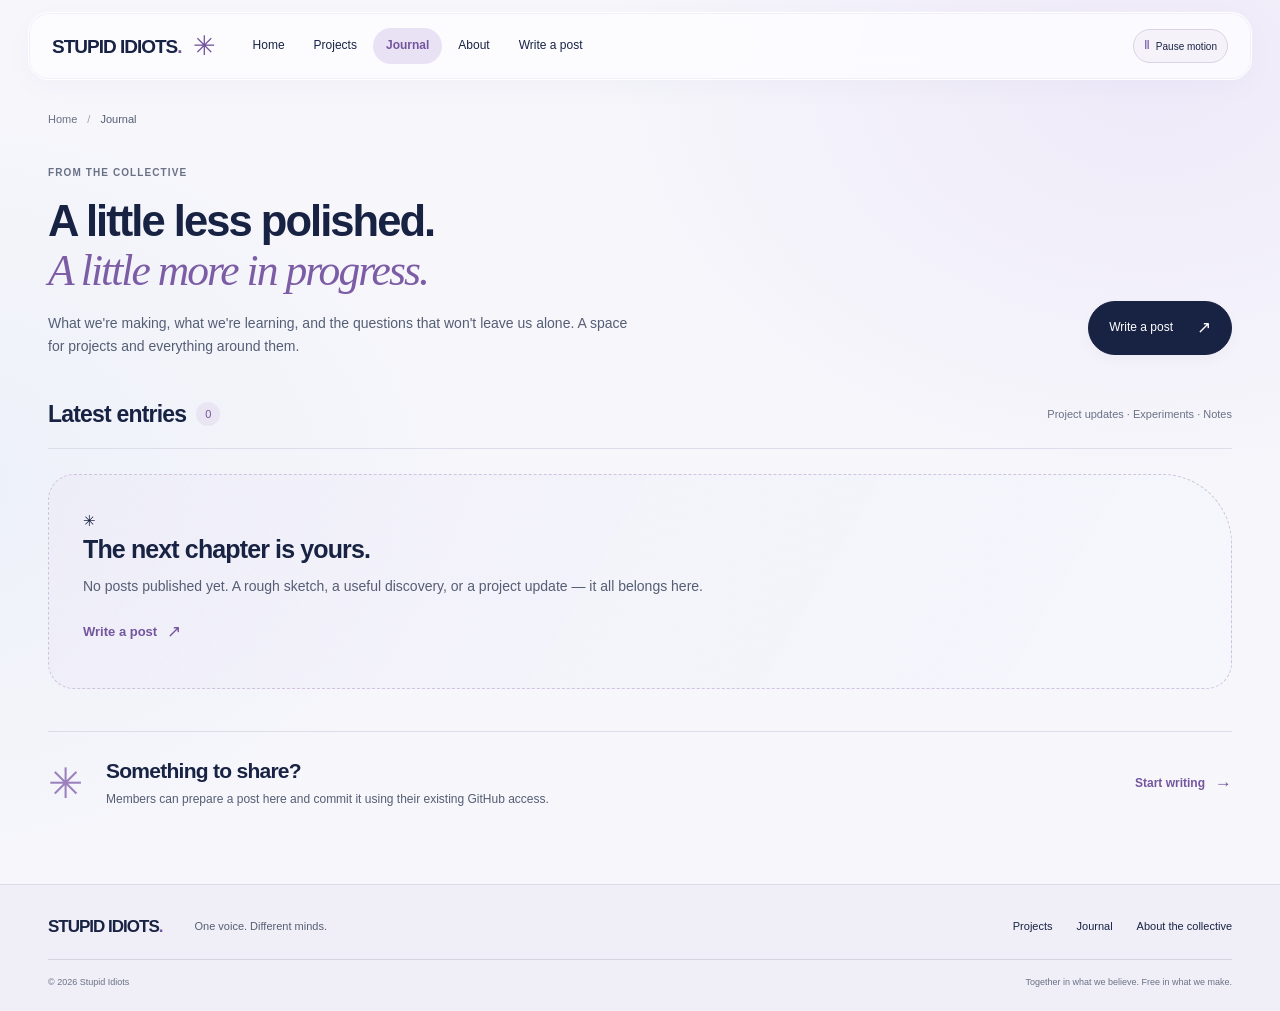
==== journal/index.html @ c386d625 "Design Overhaul" ====
<!doctype html>
<html lang="en">
<head>
  <meta charset="utf-8">
  <meta name="viewport" content="width=device-width, initial-scale=1">
  <meta name="theme-color" content="#f7f8fc">
  <title>Journal — Stupid Idiots</title>
  <meta name="description" content="Project updates, experiments, and notes from the Stupid Idiots collective.">
  <meta property="og:title" content="Journal — Stupid Idiots">
  <meta property="og:description" content="Project updates, experiments, and notes from the Stupid Idiots collective.">
  <meta property="og:type" content="website">
  <meta name="twitter:card" content="summary">
  <link rel="icon" href="../assets/favicon.svg" type="image/svg+xml">
  <link rel="stylesheet" href="../css/site.css">
  <script src="../js/site.js" defer></script>
  <link rel="stylesheet" href="../css/journal.css">
  <script src="../js/motion.js" defer></script>
</head>
<body id="top">
<a class="skip-link" href="#main">Skip to content</a>
<header class="site-header"><div class="container header-inner">
  <a class="brand" href="../index.html" aria-label="Stupid Idiots home">STUPID IDIOTS<span>.</span><span class="brand-mark" aria-hidden="true">✳</span></a>
  <button class="menu-toggle" type="button" aria-expanded="false" aria-controls="site-navigation">Menu <span aria-hidden="true">+</span></button>
  <nav id="site-navigation" class="site-navigation" aria-label="Main navigation"><a href="../index.html">Home</a><a href="../projects/index.html">Projects</a><a href="../journal/index.html" aria-current="page">Journal</a><a href="../about.html">About</a><a href="../journal/write.html">Write a post</a></nav>
  <button class="motion-toggle" type="button" aria-pressed="false" hidden>Pause motion</button>
</div></header>
<main id="main" class="container page-main journal-main" tabindex="-1">
  <nav class="breadcrumb" aria-label="Breadcrumb"><a href="../index.html">Home</a><span aria-hidden="true">/</span><span aria-current="page">Journal</span></nav>
  <section class="journal-intro" aria-labelledby="journal-title"><div><span class="eyebrow">From the collective</span><h1 id="journal-title">A little less polished.<br><em>A little more in progress.</em></h1><p>What we're making, what we're learning, and the questions that won't leave us alone. A space for projects and everything around them.</p></div><a class="button" href="write.html">Write a post <span aria-hidden="true">↗</span></a></section>
  <div class="journal-toolbar"><h2>Latest entries <span class="count">0</span></h2><span>Project updates · Experiments · Notes</span></div>
  <div class="journal-grid"><div class="journal-empty"><span class="journal-empty-mark" aria-hidden="true">✳</span><h2>The next chapter is yours.</h2><p>No posts published yet. A rough sketch, a useful discovery, or a project update — it all belongs here.</p><a class="inline-link" href="write.html">Write a post <span aria-hidden="true">↗</span></a></div></div>
  <aside class="contribute-strip"><span aria-hidden="true">✳</span><div><h2>Something to share?</h2><p>Members can prepare a post here and commit it using their existing GitHub access.</p></div><a class="inline-link" href="write.html">Start writing <span aria-hidden="true">→</span></a></aside>
</main>
<footer class="site-footer" id="contact"><div class="container footer-main"><a class="brand" href="../index.html">STUPID IDIOTS<span>.</span></a><p>One voice. Different minds.</p><nav aria-label="Footer navigation"><a href="../projects/index.html">Projects</a><a href="../journal/index.html">Journal</a><a href="../about.html">About the collective</a></nav></div><div class="container footer-bottom"><span>© 2026 Stupid Idiots</span><span>Together in what we believe. Free in what we make.</span></div></footer>
</body>
</html>
---- css/site.css ----
:root {
  --ink: #182344;
  --body: #555e74;
  --muted: #697186;
  --purple: #74569f;
  --paper: #f6f6fb;
  --line: #dddde9;
  --lavender: #eee9f6;
  --radius: 24px;
  --ease: cubic-bezier(.22,1,.36,1);
  --shadow: 0 12px 40px #29335e09;
}
* { box-sizing: border-box; }
html { scroll-padding-top: 106px; }
body { margin: 0; background: var(--paper); color: var(--ink); font: 15px/1.65 Arial, Helvetica, sans-serif; -webkit-font-smoothing: antialiased; }
a { color: inherit; text-decoration: none; }
button { font: inherit; color: inherit; }
button, a { -webkit-tap-highlight-color: transparent; touch-action: manipulation; }
img { display: block; max-width: 100%; }
h1, h2, h3, p, figure, dl, dd { margin: 0; }
h1, h2, h3 { line-height: 1.2; letter-spacing: -.035em; font-weight: 650; }
p { color: var(--body); }
:focus-visible { outline: 3px solid #8867b2; outline-offset: 5px; }
main:focus { outline: none; }
::selection { background: #d7c9ed; }
.container { width: calc(100% - 96px); max-width: 1180px; margin-inline: auto; }
.skip-link { position: fixed; top: 10px; left: 16px; z-index: 30; background: var(--ink); color: white; padding: 10px 18px; transform: translateY(-150%); }
.skip-link:focus { transform: none; }
.eyebrow { font-size: 10px; letter-spacing: .095em; text-transform: uppercase; font-weight: 600; color: var(--muted); line-height: 1.6; }
.button { display: inline-flex; align-items: center; gap: 28px; justify-content: space-between; border: 1px solid var(--ink); border-radius: 6px; padding: 10px 17px; min-height: 44px; background: var(--ink); color: white; font-size: 12px; transition: background .18s, border-color .18s; }
.button:hover { background: #354364; border-color: #354364; }
.button span { font-size: 17px; }
.button-subtle { background: #eeebf6; color: var(--ink); border-color: #d9d1e7; }
.button-subtle:hover { background: #e0d7ef; border-color: #c6b8db; }
.inline-link { display: inline-flex; align-items: center; gap: 14px; font-size: 12px; min-height: 40px; color: var(--purple); font-weight: 600; }
.inline-link:hover { text-decoration: underline; text-underline-offset: 4px; }
.inline-link span { font-weight: 400; font-size: 17px; }
.status-dot { width: 5px; height: 5px; border-radius: 50%; background: #8b6aad; display: inline-block; flex: none; }
.status-note { display: inline-flex; align-items: center; gap: 8px; color: var(--body); font-size: 11px; line-height: 1.5; }
.site-header { background: #f7f8fcf5; border-bottom: 1px solid var(--line); position: sticky; z-index: 10; top: 0; backdrop-filter: blur(12px); }
.header-inner { display: flex; align-items: center; gap: 42px; min-height: 76px; }
.brand { display: inline-flex; align-items: center; font-size: 20px; font-weight: 800; letter-spacing: -1px; white-space: nowrap; line-height: 1; }
.brand > span { color: var(--purple); }
.brand .brand-mark { margin-left: 14px; font-size: 28px; font-weight: 400; }
.site-navigation { display: flex; align-items: center; gap: 8px; }
.site-navigation a { font-size: 13px; padding: 7px 14px; border-radius: 6px; min-height: 36px; display: flex; align-items: center; }
.site-navigation a:hover { background: #eeedf5; }
.site-navigation a[aria-current] { color: var(--purple); background: #ede8f5; font-weight: 600; }
.header-note { margin-left: auto; color: var(--muted); font-size: 10px; }
.menu-toggle { display: none; }
.home-intro { display: grid; grid-template-columns: 1.2fr 1fr; align-items: center; gap: 9%; padding: 48px 0 43px; }
.intro-copy h1 { font-size: clamp(42px,4.4vw,60px); line-height: 1.02; letter-spacing: -.055em; margin-top: 14px; }
.intro-copy h1 span { color: #8f70b6; }
.intro-description { font-size: 15px; line-height: 1.65; max-width: 490px; margin-top: 20px; }
.intro-copy .button { margin-top: 23px; }
.intro-visual { position: relative; width: 100%; max-width: 440px; justify-self: end; height: 300px; border-radius: 50%; background: radial-gradient(ellipse,#e1d9f2,transparent 70%); }
.intro-visual img { height: 100%; width: 100%; object-fit: contain; }
.intro-visual > span { position: absolute; right: 0; bottom: 11px; color: var(--muted); font-size: 10px; }
.home-projects { padding: 26px 0 0; border-top: 1px solid var(--line); }
.section-heading { display: flex; align-items: center; justify-content: space-between; gap: 24px; margin-bottom: 22px; }
.section-heading h2 { font-size: 25px; display: flex; align-items: center; gap: 11px; }
.section-heading p { font-size: 12px; margin-top: 6px; }
.count { display: inline-flex; align-items: center; justify-content: center; background: #e9e5f2; color: var(--purple); min-width: 24px; height: 24px; font-size: 11px; border-radius: 50%; font-weight: 500; letter-spacing: 0; }
.project-grid { display: grid; grid-template-columns: repeat(3,minmax(0,1fr)); gap: 22px; }
.project-card { border: 1px solid var(--line); background: white; border-radius: var(--radius); overflow: hidden; transition: border-color .2s, box-shadow .2s; }
.project-card:hover { border-color: #b7a5d0; box-shadow: 0 5px 22px #1c29470a; }
.project-card-link { display: flex; flex-direction: column; height: 100%; }
.project-card-link:focus-visible { outline-offset: -4px; }
.card-image { position: relative; aspect-ratio: 1.6; overflow: hidden; background: #e8e5f3; }
.card-image img { width: 100%; height: 100%; object-fit: cover; transition: transform .3s; }
.project-card:hover .card-image img { transform: scale(1.03); }
.image-category { position: absolute; left: 14px; top: 14px; background: #ffffffdb; border: 1px solid #ffffffdd; border-radius: 5px; padding: 3px 9px; font-size: 10px; color: #4c4863; }
.card-content { display: flex; flex-direction: column; padding: 20px; flex: 1; }
.card-status { display: flex; align-items: center; gap: 6px; font-size: 11px; color: var(--muted); margin-bottom: 10px; }
.card-content h3 { font-size: 22px; display: flex; justify-content: space-between; gap: 10px; align-items: start; }
.card-content h3 > span { font-size: 17px; color: #8c77ae; font-weight: 400; flex: none; }
.card-content p { font-size: 14px; line-height: 1.7; margin-top: 11px; margin-bottom: 22px; }
.card-link-label { display: flex; justify-content: space-between; border-top: 1px solid #ececf3; padding-top: 13px; margin-top: auto; color: var(--purple); font-size: 12px; }
.card-link-label > span { font-size: 16px; }
.home-bottom { display: grid; grid-template-columns: 1.55fr 1fr; gap: 28px; margin-top: 36px; padding: 28px 0 0; border-top: 1px solid var(--line); }
.about-preview { display: flex; gap: 22px; padding: 7px 20px 10px 0; }
.little-star { color: #9274b7; font-size: 36px; line-height: 1; flex: none; }
.home-bottom h2 { font-size: 21px; }
.about-preview p { font-size: 13px; max-width: 485px; margin: 11px 0 7px; }
.notes-preview { border-left: 1px solid var(--line); padding: 7px 0 10px 28px; }
.notes-preview h2 { font-size: 18px; margin-top: 7px; }
.notes-preview > p:not(.eyebrow) { font-size: 12px; margin: 9px 0 14px; }
.notes-preview .status-note { font-size: 10px; }
.legacy-links { display: flex; gap: 20px; font-size: 11px; color: var(--purple); padding: 8px 0 34px 58px; }
.legacy-links a:hover { text-decoration: underline; }
.site-footer { border-top: 1px solid var(--line); background: #f0f1f7; padding: 29px 0 21px; margin-top: 28px; }
.footer-main { display: flex; align-items: center; gap: 32px; }
.footer-main .brand { font-size: 17px; }
.footer-main > p { font-size: 11px; }
.footer-main nav { display: flex; gap: 24px; margin-left: auto; font-size: 11px; }
.footer-main a:hover { color: var(--purple); }
.footer-bottom { border-top: 1px solid #dcdfe9; margin-top: 24px; padding-top: 15px; display: flex; justify-content: space-between; gap: 20px; color: var(--muted); font-size: 9px; }
.page-main { padding-top: 27px; padding-bottom: 36px; }
.breadcrumb { display: flex; align-items: center; gap: 10px; flex-wrap: wrap; color: var(--muted); font-size: 11px; margin-bottom: 36px; }
.breadcrumb a:hover { color: var(--purple); text-decoration: underline; }
.breadcrumb [aria-current] { color: var(--body); }
.breadcrumb > span[aria-hidden] { color: #a0a5b5; }
.page-intro { display: flex; justify-content: space-between; align-items: end; gap: 24px; padding-bottom: 30px; }
.page-intro h1 { font-size: 45px; letter-spacing: -.045em; }
.page-intro p { font-size: 15px; margin-top: 12px; }
.directory-count { font-size: 11px; color: var(--muted); margin-bottom: 4px; }
.project-directory { border-top: 1px solid var(--line); }
.project-row { display: grid; grid-template-columns: 250px minmax(0,1fr) 170px; gap: 32px; align-items: center; border-bottom: 1px solid var(--line); padding: 26px 0; }
.row-image { overflow: hidden; border-radius: 9px; border: 1px solid var(--line); }
.row-image img { aspect-ratio: 4/3; height: auto; width: 100%; transition: transform .3s; }
.row-image:hover img { transform: scale(1.03); }
.row-copy h2 { font-size: 28px; margin: 10px 0 11px; }
.row-copy h2 a:hover { color: var(--purple); }
.row-copy p { font-size: 14px; max-width: 470px; }
.row-copy .inline-link { margin-top: 9px; }
.type-divider { padding: 0 6px; color: #a7aab7; }
.row-status { align-self: start; padding-top: 8px; display: flex; flex-direction: column; gap: 8px; }
.row-status > span:last-child { font-size: 10px; color: var(--muted); margin-left: 13px; }
.directory-note { font-size: 12px; max-width: 700px; margin-top: 23px; }
.about-layout { display: grid; grid-template-columns: 230px minmax(0,710px); gap: 9%; padding-top: 5px; }
.about-sidebar { align-self: start; position: sticky; top: 110px; }
.about-sidebar nav { display: flex; flex-direction: column; gap: 0; margin-top: 17px; border-left: 1px solid var(--line); }
.about-sidebar nav a { color: var(--body); padding: 9px 17px; font-size: 13px; }
.about-sidebar nav a:hover { color: var(--purple); background: #eeebf5; }
.sidebar-signature { border-top: 1px solid var(--line); padding-top: 24px; margin-top: 32px; }
.sidebar-signature > span { color: #9b81be; font-size: 43px; line-height: 1; }
.sidebar-signature p { font-size: 14px; line-height: 1.5; margin-top: 12px; }
.about-article h1 { font-size: 43px; line-height: 1.12; letter-spacing: -.045em; margin-bottom: 25px; }
.about-article p { font-size: 15px; line-height: 1.85; margin-top: 16px; }
.about-article .article-lead { color: #36415b; font-size: 19px; line-height: 1.65; }
.about-article section + section { border-top: 1px solid var(--line); padding-top: 33px; margin-top: 36px; }
.about-article h2 { font-size: 26px; }
.about-article h3 { font-size: 18px; }
.belief { margin-top: 25px; }
.belief p { margin-top: 8px; }
.about-article .status-note { margin-top: 20px; }
.about-article .button { margin-top: 22px; }
.project-page-heading { display: flex; align-items: start; justify-content: space-between; gap: 30px; margin-bottom: 32px; }
.project-page-heading h1 { font-size: 45px; line-height: 1.12; margin-top: 12px; }
.project-page-heading p { max-width: 680px; font-size: 15px; margin-top: 14px; }
.project-page-heading > .status-note { margin-top: 16px; border: 1px solid #dcd4e8; border-radius: 5px; padding: 6px 10px; background: #efebf6; white-space: nowrap; }
.project-detail-layout { display: grid; grid-template-columns: minmax(0,790px) minmax(220px,1fr); gap: 42px; align-items: start; }
.project-figure img { width: 100%; height: auto; max-height: 460px; object-fit: contain; background: #e7e6f4; border: 1px solid var(--line); border-radius: 10px; }
.project-figure figcaption { font-size: 10px; color: var(--muted); margin-top: 8px; }
.project-description { max-width: 720px; }
.project-description h2 { font-size: 24px; margin-top: 32px; margin-bottom: 15px; }
.project-description > p { font-size: 15px; line-height: 1.85; }
.topic-list { border-top: 1px solid var(--line); }
.topic-list > div { display: grid; grid-template-columns: 145px 1fr; gap: 22px; padding: 17px 0; border-bottom: 1px solid var(--line); }
.topic-list dt { font-size: 13px; font-weight: 600; }
.topic-list dd { font-size: 13px; color: var(--body); }
.project-sidebar { background: white; border: 1px solid var(--line); border-radius: 10px; padding: 24px; }
.project-sidebar h2 { font-size: 17px; }
.project-sidebar dl > div { margin-top: 19px; }
.project-sidebar dt { font-size: 10px; color: var(--muted); margin-bottom: 4px; }
.project-sidebar dd { font-size: 13px; color: #3f4b64; line-height: 1.6; }
.availability-note { margin-top: 24px; border-top: 1px solid var(--line); padding-top: 18px; display: flex; align-items: start; gap: 9px; }
.info-mark { border: 1px solid #a995c0; color: var(--purple); border-radius: 50%; width: 15px; height: 15px; display: inline-flex; align-items: center; justify-content: center; font: 11px Georgia,serif; margin-top: 2px; flex: none; }
.availability-note p { font-size: 11px; line-height: 1.65; }
.project-pagination { display: flex; justify-content: space-between; gap: 30px; border-top: 1px solid var(--line); padding-top: 24px; margin-top: 42px; }
.project-pagination a { display: flex; flex-direction: column; gap: 7px; }
.project-pagination a:last-child { text-align: right; }
.project-pagination strong { font-size: 15px; font-weight: 500; }
.project-pagination strong > span { color: var(--purple); margin-left: 12px; }
.project-pagination a:hover strong { color: var(--purple); }
@media (max-width: 1050px) {
  .header-inner { gap: 26px; }
  .header-note { font-size: 9px; }
  .home-intro { gap: 5%; }
  .intro-visual { height: 280px; }
  .project-grid { gap: 16px; }
  .card-content { padding: 17px; }
  .card-content h3 { font-size: 20px; }
  .project-row { grid-template-columns: 220px minmax(0,1fr); gap: 27px; }
  .row-status { grid-column: 2; padding-top: 0; margin-top: -12px; flex-direction: row; align-items: center; }
  .row-status > span:last-child { margin-left: 0; }
  .row-image { grid-row: 1 / 3; }
  .about-layout { grid-template-columns: 190px minmax(0,1fr); gap: 7%; }
  .project-detail-layout { gap: 28px; }
  .project-sidebar { padding: 20px; }
}
@media (max-width: 800px) {
  .container { width: calc(100% - 48px); }
  .header-note { display: none; }
  .site-navigation { margin-left: auto; }
  .home-intro { padding-top: 36px; gap: 20px; grid-template-columns: 1.3fr 1fr; }
  .intro-copy h1 { font-size: 43px; }
  .intro-description { font-size: 13px; }
  .intro-visual { height: 240px; }
  .intro-visual > span { font-size: 8px; }
  .card-content h3 { font-size: 18px; }
  .card-content { padding: 15px; }
  .card-content p { font-size: 13px; }
  .image-category { left: 10px; top: 10px; font-size: 9px; padding: 2px 7px; }
  .home-bottom { gap: 24px; grid-template-columns: 1.2fr 1fr; }
  .about-preview { gap: 15px; padding-right: 0; }
  .about-preview h2 { font-size: 19px; }
  .notes-preview { padding-left: 24px; }
  .footer-main { gap: 20px; }
  .footer-main > p { display: none; }
  .project-row { grid-template-columns: 190px minmax(0,1fr); gap: 22px; }
  .row-copy h2 { font-size: 25px; }
  .row-copy p { font-size: 13px; }
  .row-copy .eyebrow { font-size: 9px; }
  .about-layout { grid-template-columns: 160px minmax(0,1fr); gap: 6%; }
  .about-article h1 { font-size: 36px; }
  .about-article .article-lead { font-size: 18px; }
  .project-page-heading h1 { font-size: 37px; }
  .project-detail-layout { grid-template-columns: minmax(0,1fr) 220px; gap: 22px; }
  .topic-list > div { grid-template-columns: 1fr; gap: 6px; }
}
@media (max-width: 600px) {
  html { scroll-padding-top: 92px; }
  .container { width: calc(100% - 40px); }
  .header-inner { min-height: 70px; flex-wrap: wrap; gap: 0; }
  .brand { font-size: 19px; }
  .brand .brand-mark { margin-left: 11px; font-size: 26px; }
  .menu-toggle { display: none; align-items: center; gap: 17px; margin-left: auto; padding: 5px 12px; min-height: 40px; background: transparent; border: 1px solid #c8cbd9; border-radius: 5px; font-size: 11px; }
  .js .menu-toggle { display: inline-flex; }
  .menu-toggle span { font-size: 19px; line-height: 1; }
  .menu-toggle[aria-expanded="true"] span { transform: rotate(45deg); }
  .site-navigation { width: 100%; margin: 0; padding: 0 0 13px; gap: 7px; }
  .site-navigation a { min-height: 44px; padding-inline: 18px; }
  .js .site-navigation { display: none; }
  .js .site-navigation.is-open { display: flex; }
  .home-intro { display: block; padding: 31px 0 32px; }
  .intro-copy h1 { font-size: 45px; margin-top: 11px; }
  .intro-copy .eyebrow { font-size: 9px; }
  .intro-description { font-size: 15px; max-width: 100%; margin-top: 18px; }
  .intro-copy .button { margin-top: 20px; }
  .intro-visual { display: none; }
  .home-projects { padding-top: 24px; }
  .section-heading { align-items: start; gap: 14px; margin-bottom: 19px; }
  .section-heading h2 { font-size: 22px; gap: 8px; }
  .section-heading p { font-size: 11px; max-width: 230px; }
  .section-heading > .inline-link { font-size: 11px; white-space: nowrap; gap: 7px; min-height: 28px; }
  .count { width: 21px; min-width: 21px; height: 21px; font-size: 10px; }
  .project-grid { grid-template-columns: 1fr; gap: 22px; }
  .card-image { aspect-ratio: 1.55; }
  .image-category { left: 14px; top: 14px; font-size: 10px; padding: 3px 9px; }
  .card-content { padding: 19px; }
  .card-status { font-size: 11px; }
  .card-content h3 { font-size: 24px; }
  .card-content p { font-size: 13px; margin-bottom: 18px; }
  .card-link-label { font-size: 12px; }
  .home-bottom { grid-template-columns: 1fr; margin-top: 28px; gap: 24px; padding-top: 25px; }
  .home-bottom h2 { font-size: 21px; }
  .little-star { font-size: 30px; }
  .about-preview { gap: 16px; padding-top: 0; }
  .about-preview p { font-size: 13px; }
  .notes-preview { border-left: 0; border-top: 1px solid var(--line); padding: 23px 0 8px; }
  .notes-preview h2 { font-size: 19px; }
  .notes-preview > p:not(.eyebrow) { font-size: 13px; }
  .legacy-links { padding: 5px 0 14px; gap: 18px; font-size: 10px; flex-wrap: wrap; }
  .site-footer { padding-top: 26px; }
  .footer-main { flex-wrap: wrap; gap: 18px; }
  .footer-main nav { width: 100%; margin: 0; font-size: 12px; }
  .footer-main nav a { min-height: 36px; display: inline-flex; align-items: center; }
  .footer-bottom { flex-direction: column; gap: 7px; font-size: 9px; margin-top: 16px; }
  .page-main { padding-top: 22px; padding-bottom: 24px; }
  .breadcrumb { margin-bottom: 26px; font-size: 10px; gap: 8px; }
  .page-intro { display: block; padding-bottom: 23px; }
  .page-intro h1 { font-size: 36px; }
  .page-intro p { font-size: 14px; margin-top: 10px; }
  .directory-count { display: block; font-size: 11px; margin-top: 17px; }
  .project-row { grid-template-columns: 1fr; gap: 18px; padding: 24px 0; }
  .row-image { grid-row: auto; }
  .row-image img { aspect-ratio: 1.6; object-fit: cover; }
  .row-copy h2 { font-size: 27px; }
  .row-copy p { font-size: 14px; }
  .row-copy .eyebrow { font-size: 9px; }
  .row-status { grid-column: auto; margin-top: -10px; flex-wrap: wrap; gap: 10px; }
  .directory-note { font-size: 12px; }
  .about-layout { display: block; }
  .about-sidebar { position: static; margin-bottom: 28px; }
  .about-sidebar > .eyebrow { display: none; }
  .about-sidebar nav { margin-top: 0; flex-direction: row; flex-wrap: wrap; gap: 5px; border: 0; }
  .about-sidebar nav a { font-size: 11px; background: #ece9f3; padding: 7px 10px; border-radius: 5px; min-height: 36px; display: flex; align-items: center; }
  .sidebar-signature { display: none; }
  .about-article h1 { font-size: 35px; margin-bottom: 21px; }
  .about-article .article-lead { font-size: 18px; }
  .about-article p { font-size: 14px; }
  .about-article h2 { font-size: 24px; }
  .about-article section + section { padding-top: 27px; margin-top: 28px; }
  .project-page-heading { display: block; margin-bottom: 23px; }
  .project-page-heading h1 { font-size: 36px; margin-top: 9px; }
  .project-page-heading p { font-size: 14px; }
  .project-page-heading > .status-note { margin-top: 18px; }
  .project-detail-layout { display: flex; flex-direction: column; gap: 24px; }
  .project-detail-main { display: contents; }
  .project-figure { order: 1; width: 100%; }
  .project-sidebar { order: 2; width: 100%; padding: 20px; }
  .project-sidebar dl { display: grid; grid-template-columns: 1fr 1fr; gap: 17px; margin-top: 18px; }
  .project-sidebar dl > div { margin: 0; }
  .project-sidebar dl > div:nth-child(3) { grid-column: 1 / -1; grid-row: 3; }
  .availability-note { margin-top: 18px; padding-top: 14px; }
  .project-description { order: 3; }
  .project-description h2 { margin-top: 23px; font-size: 23px; }
  .project-description h2:first-child { margin-top: 0; }
  .project-description > p { font-size: 14px; }
  .project-pagination { margin-top: 29px; gap: 25px; }
  .project-pagination strong { font-size: 13px; }
  .project-pagination .eyebrow { font-size: 9px; }
  .project-pagination strong > span { margin-left: 5px; }
}
@media (max-width: 360px) {
  .brand { font-size: 17px; }
  .brand .brand-mark { margin-left: 8px; font-size: 23px; }
  .intro-copy h1 { font-size: 40px; }
  .section-heading h2 { font-size: 20px; }
  .section-heading .count { display: none; }
  .section-heading > .inline-link { font-size: 10px; }
  .card-content h3 { font-size: 22px; }
  .about-article h1 { font-size: 31px; }
  .project-page-heading h1 { font-size: 32px; }
}
@media (prefers-reduced-motion: reduce) {
  *, *::before, *::after { animation: none !important; transition: none !important; scroll-behavior: auto !important; }
}

/* Fluid surfaces and quiet motion; content remains readable without scripts. */
body {
  background-color: var(--paper);
  background-image: radial-gradient(ellipse 650px 490px at 90% 7%, #e6dcf779, transparent 85%), radial-gradient(ellipse 750px 500px at -9% 48%, #dee9f56e, transparent 78%);
  overflow-x: clip;
}
button { cursor: pointer; }
[hidden] { display: none !important; }
a, button { transition: color .22s, background .22s, border-color .22s; }
.container { max-width: 1200px; }
.eyebrow { letter-spacing: .11em; }
.site-header { top: 12px; margin: 12px 0 0; background: none; border: 0; backdrop-filter: none; }
.header-inner { min-height: 68px; gap: 25px; width: calc(100% - 56px); max-width: 1240px; padding-inline: 23px; border: 1px solid #ffffffbf; border-radius: 21px; background: #fdfdffd9; box-shadow: 0 8px 30px #26345f07, inset 0 0 0 1px #e2e0ef70; backdrop-filter: blur(20px); }
.brand { font-size: 19px; }
.brand .brand-mark { margin-left: 11px; font-size: 27px; display: inline-block; transform-origin: center 53%; }
.site-navigation { gap: 3px; }
.site-navigation a { border-radius: 20px; padding-inline: 13px; font-size: 12px; }
.site-navigation a:hover { background: #ede9f5; }
.site-navigation a[aria-current] { background: #e9e2f4; }
.header-note { font-size: 9px; }
.motion-toggle { display: inline-flex; align-items: center; justify-content: center; gap: 6px; border: 1px solid #d8d2e5; border-radius: 20px; background: #f5f2fa; font-size: 10px; line-height: 1.3; padding: 8px 10px; min-height: 34px; margin-left: auto; white-space: nowrap; }
.motion-toggle::before { content: "Ⅱ"; font-size: 12px; color: var(--purple); }
.motion-toggle[aria-pressed="true"]::before { content: "▷"; }
.motion-toggle:hover { background: #e8e0f2; border-color: #b9a6d1; }
.motion-toggle ~ .header-note { margin-left: 0; }
.button { border-radius: 99px; padding: 12px 20px; gap: 24px; box-shadow: 0 5px 14px #18234408; transition: transform .3s var(--ease), background .22s, box-shadow .3s; }
.button:hover { transform: translateY(-2px); box-shadow: 0 8px 18px #18234418; }
.button:active { transform: translateY(0); }
.button span, .inline-link span, .card-link-label > span, .card-content h3 > span { transition: transform .35s var(--ease); }
.button:hover span, .inline-link:hover span, .project-card:hover .card-link-label > span { transform: translateX(4px); }
.project-card:hover .card-content h3 > span { transform: translate(2px,-2px); }
.inline-link { gap: 10px; }
.home-intro { padding: 47px 0 42px; grid-template-columns: 1.18fr 1fr; gap: 7%; position: relative; }
.intro-copy { position: relative; z-index: 1; }
.intro-copy h1 { font-size: clamp(43px,4.7vw,65px); line-height: 1.04; letter-spacing: -.055em; }
.intro-copy h1 span { font: italic 1.08em/.98 Georgia, 'Times New Roman', serif; letter-spacing: -.06em; color: #8260ab; display: inline-block; padding-right: .12em; }
.intro-description { max-width: 470px; font-size: 14px; margin-top: 19px; }
.intro-visual { height: 310px; max-width: 440px; border-radius: 44% 56% 66% 34% / 48% 38% 62% 52%; isolation: isolate; background: radial-gradient(ellipse at 50% 52%,#ddd0efad,transparent 68%); transform: translate3d(var(--orbit-x,0px),var(--orbit-y,0px),0); transition: transform 1.5s var(--ease); }
.intro-visual::before { content: ''; position: absolute; z-index: -1; inset: 6% 4%; background: linear-gradient(135deg,#d9c9ed44,#c9dbef40); border-radius: 48% 52% 60% 40% / 35% 48% 52% 65%; transform: rotate(-10deg); }
.intro-visual img { filter: drop-shadow(0 13px 18px #5a45871a); }
.intro-visual > span { bottom: 4px; right: 18px; font-size: 10px; letter-spacing: .025em; transform: rotate(-5deg); }
.home-projects { padding-top: 25px; border-top-color: #d9d5e775; }
.section-heading { margin-bottom: 23px; }
.section-heading h2 { font-size: 26px; letter-spacing: -.04em; }
.section-heading p { font-size: 13px; }
.project-grid { gap: 22px; padding-bottom: 12px; align-items: start; }
.project-card { background: #ffffffa6; border-color: #dfdbe9b8; box-shadow: var(--shadow); transition: border-color .3s, box-shadow .4s var(--ease), transform .4s var(--ease); }
.project-card:nth-child(2) { margin-top: 22px; }
.project-card:nth-child(3) { margin-top: 8px; }
.project-card:hover { transform: translateY(-7px); border-color: #c5b4dc; box-shadow: 0 20px 40px #4b3e7313; }
.project-card-link { padding: 9px; }
.project-card-link:focus-visible { border-radius: var(--radius); outline-offset: -3px; }
.card-image { border-radius: 16px 16px 52px 16px; aspect-ratio: 1.72; }
.project-card:nth-child(2) .card-image { border-radius: 16px 48px 16px 16px; }
.project-card:nth-child(3) .card-image { border-radius: 48px 16px 16px 16px; }
.card-image img { transition: transform .8s var(--ease); }
.project-card:hover .card-image img { transform: scale(1.045) rotate(-1deg); }
.image-category { border-radius: 30px; padding: 3px 10px; background: #ffffffd9; left: 12px; top: 12px; backdrop-filter: blur(8px); }
.card-content { padding: 18px 13px 9px; }
.card-status { font-size: 10px; margin-bottom: 8px; }
.card-content h3 { font-size: 23px; }
.card-content p { font-size: 13px; line-height: 1.7; margin: 10px 0 19px; }
.card-link-label { border-top-color: #e5e0ef; padding: 12px 0 1px; }
.home-bottom { margin-top: 25px; border: 0; padding-top: 13px; gap: 21px; }
.about-preview { padding: 22px 24px 20px; border-radius: 24px 64px 24px 24px; background: #e9e5f16b; border: 1px solid #ddd7e69c; gap: 17px; }
.about-preview .little-star { margin-top: 3px; }
.home-bottom h2 { font-size: 20px; }
.about-preview p { margin-top: 10px; }
.notes-preview { padding: 24px; border: 1px solid #dce4ed; background: #e8eff76e; border-radius: 24px; }
.legacy-links { padding: 16px 0 22px 24px; }
.site-footer { background: #eceaf380; border-top-color: #ddd8e7; margin-top: 36px; padding-top: 32px; }
.footer-bottom { border-top-color: #d9d4e1; }
.page-main { padding-top: 30px; padding-bottom: 35px; }
.page-intro { padding-bottom: 31px; }
.page-intro h1, .project-page-heading h1, .about-article h1 { font-size: clamp(37px,4.1vw,53px); line-height: 1.08; letter-spacing: -.05em; }
.page-intro p { max-width: 640px; line-height: 1.75; }
.breadcrumb { margin-bottom: 31px; }
.project-directory { border-top: 0; }
.project-row { border: 1px solid #dedbe8; border-radius: 25px; background: #ffffff75; margin-bottom: 17px; padding: 18px; grid-template-columns: 250px minmax(0,1fr) 160px; gap: 30px; transition: background .3s, border-color .3s; }
.project-row:hover { background: #ffffffb0; border-color: #cfc0e0; }
.row-image { border: 0; border-radius: 17px 43px 17px 17px; }
.project-row:nth-child(2n) .row-image { border-radius: 43px 17px 17px 17px; }
.row-image img { transition: transform .7s var(--ease); }
.row-image:hover img { transform: scale(1.045); }
.row-copy h2 { font-size: 29px; }
.row-copy p { font-size: 13px; }
.row-status { padding-top: 12px; }
.about-layout { gap: 8%; }
.about-sidebar nav { border: 0; gap: 3px; }
.about-sidebar nav a { border-radius: 22px; padding: 9px 15px; }
.about-sidebar nav a:hover { background: #e8e1f2; }
.sidebar-signature { margin-top: 21px; padding: 23px 17px 0; }
.sidebar-signature > span { display: inline-block; transform: rotate(-10deg); }
.about-article .article-lead { font-size: 20px; }
.belief { border-left: 3px solid #c8b6df; padding-left: 20px; }
.project-figure img { border-radius: 28px 70px 28px 28px; border-color: #dcd6e8; }
.project-sidebar { background: #ffffffa6; border-color: #e1daeb; border-radius: 22px; box-shadow: var(--shadow); }
.project-page-heading > .status-note { border-radius: 25px; padding: 8px 13px; }
.project-pagination a { padding: 10px 0; }
.project-pagination a:hover strong > span { display: inline-block; transform: translateX(3px); }
.motion-enabled .intro-visual img { animation: orbit-drift 9s ease-in-out infinite; }
.motion-enabled .intro-visual::before { animation: aura-shape 15s ease-in-out infinite alternate; }
.motion-enabled .brand-mark { animation: star-turn 28s linear infinite; }
.motion-paused .intro-visual { transform: none; transition: none; }
.motion-paused *, .motion-paused *::before, .motion-paused *::after { animation-play-state: paused !important; }
@keyframes orbit-drift { 0%,100% { transform: translateY(0) rotate(-3deg); } 50% { transform: translateY(-10px) rotate(3deg); } }
@keyframes aura-shape { from { border-radius: 48% 52% 60% 40% / 35% 48% 52% 65%; transform: rotate(-10deg) scale(.96); } to { border-radius: 62% 38% 42% 58% / 51% 35% 65% 49%; transform: rotate(8deg) scale(1.03); } }
@keyframes star-turn { to { transform: rotate(360deg); } }
@media (max-width: 1100px) {
  .header-inner { gap: 16px; padding-inline: 18px; }
  .header-note { display: none; }
  .site-navigation { margin-left: auto; }
  .motion-toggle { margin-left: 0; }
  .project-row { grid-template-columns: 220px minmax(0,1fr); gap: 25px; }
  .project-row .row-status { grid-column: 2; padding-top: 0; margin-top: -12px; flex-direction: row; align-items: center; }
  .row-status > span:last-child { margin-left: 0; }
  .row-image { grid-row: 1 / 3; }
}
@media (max-width: 800px) {
  .header-inner { width: calc(100% - 28px); gap: 12px; padding-inline: 15px; }
  .header-inner .brand { font-size: 17px; }
  .brand .brand-mark { margin-left: 8px; font-size: 24px; }
  .site-navigation a { font-size: 11px; padding-inline: 11px; }
  .motion-toggle { font-size: 0; gap: 0; width: 32px; min-width: 32px; padding: 0; }
  .motion-toggle::before { font-size: 15px; }
  .home-intro { padding-top: 39px; gap: 22px; }
  .intro-copy h1 { font-size: 44px; }
  .intro-description { font-size: 13px; }
  .intro-visual { height: 260px; }
  .project-grid { gap: 14px; }
  .project-card-link { padding: 7px; }
  .card-content { padding: 15px 9px 9px; }
  .card-content h3 { font-size: 19px; }
  .card-content p { font-size: 12px; }
  .card-image { border-bottom-right-radius: 35px; }
  .home-bottom { gap: 15px; }
  .about-preview { padding: 20px; gap: 12px; border-top-right-radius: 40px; }
  .home-bottom h2 { font-size: 18px; }
  .notes-preview { padding: 20px; }
  .project-row { grid-template-columns: 185px minmax(0,1fr); gap: 23px; }
}
@media (max-width: 680px) and (min-width: 601px) {
  .header-inner { gap: 7px; padding-inline: 12px; }
  .header-inner .brand { font-size: 15px; }
  .brand .brand-mark { margin-left: 6px; font-size: 21px; }
  .site-navigation { gap: 0; }
  .site-navigation a { font-size: 10px; padding-inline: 9px; }
}
@media (max-width: 600px) {
  html { scroll-padding-top: 95px; }
  .container { width: calc(100% - 36px); }
  .site-header { top: 8px; margin-top: 8px; }
  .header-inner { width: calc(100% - 20px); min-height: 62px; gap: 10px; padding-inline: 13px; border-radius: 18px; }
  .header-inner .brand { font-size: 17px; order: 0; }
  .brand .brand-mark { font-size: 23px; }
  .menu-toggle { order: 2; border: 0; border-radius: 20px; background: #eae4f4; margin-left: 0; padding: 5px 10px; min-height: 35px; gap: 8px; }
  .motion-toggle { margin-left: auto; order: 1; border-color: #e0d9eb; width: 30px; min-width: 30px; min-height: 30px; }
  .site-navigation { order: 3; gap: 4px; padding-bottom: 13px; flex-wrap: wrap; }
  .site-navigation a { font-size: 12px; min-height: 40px; padding-inline: 16px; }
  .header-note { display: none; }
  .home-intro { padding: 31px 0 30px; }
  .intro-copy h1 { font-size: clamp(39px,10.5vw,51px); margin-top: 13px; max-width: 440px; }
  .intro-description { font-size: 14px; margin-top: 18px; }
  .intro-copy .button { margin-top: 21px; }
  .intro-visual { display: none; }
  .section-heading { margin-bottom: 18px; }
  .section-heading h2 { font-size: 22px; }
  .section-heading p { font-size: 11px; }
  .project-grid { gap: 19px; padding-bottom: 0; }
  .project-card:nth-child(n) { margin-top: 0; }
  .project-card-link { padding: 8px; }
  .card-image { aspect-ratio: 1.75; border-bottom-right-radius: 48px; }
  .card-content { padding: 16px 12px 11px; }
  .card-content h3 { font-size: 24px; }
  .card-content p { font-size: 13px; margin-bottom: 17px; }
  .image-category { left: 12px; top: 12px; }
  .home-bottom { margin-top: 24px; padding-top: 0; gap: 16px; }
  .home-bottom h2 { font-size: 20px; }
  .about-preview { padding: 23px 19px; border-radius: 24px 45px 24px 24px; }
  .notes-preview { padding: 23px; border: 1px solid #dce4ed; }
  .legacy-links { padding: 17px 3px 10px; }
  .site-footer { margin-top: 25px; }
  .page-main { padding-top: 24px; }
  .page-intro h1, .project-page-heading h1, .about-article h1 { font-size: 37px; }
  .page-intro p { font-size: 14px; }
  .breadcrumb { margin-bottom: 27px; }
  .project-row { grid-template-columns: 1fr; gap: 16px; padding: 10px; border-radius: 23px; margin-bottom: 20px; }
  .row-image { grid-row: auto; border-radius: 16px 40px 16px 16px; }
  .row-image img { aspect-ratio: 1.7; }
  .row-copy { padding: 1px 11px 0; }
  .row-copy h2 { font-size: 27px; }
  .row-copy p { font-size: 14px; }
  .project-row .row-status { grid-column: auto; padding: 0 11px 12px; margin-top: -9px; }
  .about-sidebar nav a { border-radius: 20px; }
  .about-article .article-lead { font-size: 18px; }
  .belief { padding-left: 16px; }
  .project-figure img { border-radius: 23px 50px 23px 23px; }
  .project-sidebar { border-radius: 20px; }
}
@media (hover: none) {
  .project-card:hover, .button:hover { transform: none; }
  .project-card:hover .card-image img { transform: none; }
}
@media (prefers-reduced-motion: reduce) {
  *, *::before, *::after { animation: none !important; transition: none !important; scroll-behavior: auto !important; }
  .intro-visual { transform: none !important; }
}
---- css/journal.css ----
/* The shared journal stays static: posts are rendered from Markdown at build time. */
.journal-main { padding-bottom: 38px; }
.journal-intro { display: flex; justify-content: space-between; align-items: end; gap: 40px; margin-bottom: 42px; }
.journal-intro h1 { font-size: clamp(34px,3.4vw,49px); line-height: 1.12; letter-spacing: -.045em; margin: 13px 0 18px; }
.journal-intro h1 em { color: #7c5ca4; font-family: Georgia,serif; font-weight: 400; }
.journal-intro p { max-width: 580px; font-size: 14px; }
.journal-intro > .button { flex: none; margin-bottom: 4px; }
.journal-toolbar { display: flex; justify-content: space-between; align-items: center; gap: 20px; padding: 0 0 20px; border-bottom: 1px solid var(--line); margin-bottom: 25px; }
.journal-toolbar h2 { display: flex; align-items: center; gap: 10px; font-size: 23px; }
.journal-toolbar > span { font-size: 11px; color: var(--muted); }
.journal-grid, .home-journal { display: grid; grid-template-columns: repeat(3,minmax(0,1fr)); gap: 22px; }
.journal-card { border: 1px solid #ded8e9; border-radius: 22px; background: #ffffffb8; overflow: hidden; transition: transform .3s, box-shadow .3s; min-width: 0; }
.journal-card:hover { transform: translateY(-4px); box-shadow: 0 16px 32px #473c6610; }
.journal-card:nth-child(3n+2) { border-top-right-radius: 48px; }
.journal-card-link { display: flex; flex-direction: column; height: 100%; padding: 25px; }
.journal-card-link:focus-visible { outline-offset: -4px; border-radius: 22px; }
.journal-cover { margin: -25px -25px 22px; width: calc(100% + 50px); max-width: none; height: 190px; object-fit: cover; }
.journal-meta { display: flex; justify-content: space-between; align-items: center; flex-wrap: wrap; gap: 8px; margin-bottom: 19px; font-size: 10px; color: var(--muted); }
.journal-category { border-radius: 20px; padding: 3px 8px; color: #6e508f; background: #eee7f6; }
.journal-title { font-size: 23px; line-height: 1.24; letter-spacing: -.035em; overflow-wrap: anywhere; }
.journal-title h2 { font-size: inherit; }
.journal-summary { font-size: 13px; line-height: 1.7; margin-top: 13px; margin-bottom: 25px; overflow-wrap: anywhere; }
.journal-byline { margin-top: auto; padding-top: 15px; border-top: 1px solid var(--line); color: var(--body); font-size: 11px; overflow-wrap: anywhere; }
.journal-empty { grid-column: 1 / -1; border: 1px dashed #cfc3df; border-radius: 26px 70px 26px 26px; background: linear-gradient(120deg,#ece7f673,#f5f7fc); padding: 34px; }
.journal-empty h2 { font-size: 25px; margin-bottom: 11px; }
.journal-empty p { font-size: 14px; max-width: 620px; }
.journal-empty a { display: inline-flex; align-items: center; min-height: 44px; color: var(--purple); font-size: 13px; font-weight: 600; margin-top: 12px; }
.journal-empty a:hover { text-decoration: underline; }
.contribute-strip { display: flex; align-items: center; gap: 23px; margin-top: 42px; padding: 26px 0 0; border-top: 1px solid var(--line); }
.contribute-strip > span { font-size: 42px; color: #9b80bd; line-height: 1; }
.contribute-strip h2 { font-size: 21px; }
.contribute-strip p { font-size: 12px; margin-top: 7px; }
.contribute-strip > a { margin-left: auto; flex: none; }
.home-journal { margin-top: 23px; }
.home-journal:empty { display: none; }
.home-journal .journal-empty { padding: 17px 23px; background: transparent; border-style: solid; border-color: #ddd7e5; border-radius: 20px; display: flex; align-items: center; gap: 20px; flex-wrap: wrap; }
.home-journal .journal-empty h2 { font-size: 15px; margin: 0; }
.home-journal .journal-empty p { font-size: 11px; flex: 1; margin: 0; }
.home-journal .journal-empty a { font-size: 11px; margin: 0; min-height: 36px; }
.project-journal { margin-top: 30px; display: grid; grid-template-columns: repeat(3,minmax(0,1fr)); gap: 20px; }
.project-journal:empty { display: none; }
.project-journal > h2 { grid-column: 1 / -1; font-size: 24px; }
.project-journal .journal-empty { padding: 22px; }
.project-journal .journal-empty h2 { font-size: 20px; }
.project-journal .journal-empty p { font-size: 12px; }
.journal-article { max-width: 960px; }
.post-heading { max-width: 820px; margin: 0 auto 29px; }
.post-category { display: inline-block; padding: 4px 10px; border: 1px solid #d9cde7; border-radius: 24px; color: #73538f; background: #eee7f5; font-size: 11px; }
.post-heading h1 { font-size: clamp(32px,4vw,52px); line-height: 1.12; letter-spacing: -.045em; margin: 19px 0 18px; overflow-wrap: anywhere; }
.post-summary { font-size: 18px; line-height: 1.65; color: #606781; max-width: 780px; overflow-wrap: anywhere; }
.post-byline { display: flex; align-items: center; gap: 11px; flex-wrap: wrap; font-size: 12px; color: var(--body); margin-top: 24px; }
.author-mark { color: #9e80c1; font-size: 24px; line-height: 1; }
.post-project { margin-left: auto; color: var(--purple); font-size: 11px; }
.post-cover { margin: 30px auto; }
.post-cover img { width: 100%; max-height: 480px; object-fit: cover; border-radius: 26px 65px 26px 26px; }
.post-cover figcaption { font-size: 11px; color: var(--muted); margin-top: 8px; }
.post-content { max-width: 720px; margin: 35px auto; color: var(--body); font-size: 16px; line-height: 1.85; overflow-wrap: anywhere; }
.post-content p { margin: 0 0 21px; }
.post-content h1, .post-content h2, .post-content h3, .post-content h4 { color: var(--ink); margin: 31px 0 15px; font-size: 27px; }
.post-content h3 { font-size: 22px; }
.post-content h4 { font-size: 19px; }
.post-content ul, .post-content ol { padding-left: 24px; margin: 17px 0 22px; }
.post-content li { padding-left: 3px; margin: 7px 0; }
.post-content a { color: var(--purple); text-decoration: underline; text-underline-offset: 3px; }
.post-content blockquote { padding: 14px 23px; margin: 24px 0; background: #ede8f6; border-left: 3px solid #a98acb; border-radius: 0 17px 17px 0; }
.post-content blockquote p:last-child { margin-bottom: 0; }
.post-content code { background: #eae6f0; border-radius: 5px; padding: 2px 5px; font-size: .85em; }
.post-content pre { padding: 20px; background: #222e4b; color: #edeaf6; border-radius: 16px; line-height: 1.6; white-space: pre-wrap; overflow-wrap: anywhere; }
.post-content pre code { background: transparent; padding: 0; color: inherit; }
.post-content img { max-width: 100%; height: auto; border-radius: 17px; margin: 23px auto; }
.post-footer { max-width: 820px; margin: 37px auto 0; border-top: 1px solid var(--line); padding-top: 21px; display: flex; align-items: center; justify-content: space-between; gap: 20px; }
.edit-link { font-size: 12px; color: var(--muted); display: inline-flex; min-height: 40px; align-items: center; gap: 9px; }
.edit-link:hover { color: var(--purple); text-decoration: underline; }
.write-nav { color: var(--purple); }
@media(max-width:800px) {
  .journal-intro { gap: 20px; }
  .journal-intro h1 { font-size: 36px; }
  .journal-card-link { padding: 20px; }
  .journal-cover { margin: -20px -20px 18px; width: calc(100% + 40px); }
  .journal-title { font-size: 21px; }
  .journal-grid, .home-journal, .project-journal { grid-template-columns: repeat(2,minmax(0,1fr)); gap: 16px; }
  .contribute-strip { gap: 17px; }
  .contribute-strip h2 { font-size: 19px; }
}
@media(max-width:600px) {
  .journal-intro { display: block; margin-bottom: 29px; }
  .journal-intro h1 { font-size: 34px; }
  .journal-intro p { font-size: 14px; }
  .journal-intro > .button { margin-top: 21px; }
  .journal-toolbar { align-items: start; gap: 11px; }
  .journal-toolbar h2 { font-size: 21px; }
  .journal-toolbar > span { max-width: 130px; text-align: right; font-size: 9px; }
  .journal-grid, .home-journal, .project-journal { grid-template-columns: 1fr; }
  .journal-card-link { padding: 23px; }
  .journal-cover { margin: -23px -23px 21px; width: calc(100% + 46px); }
  .journal-empty { padding: 26px; border-top-right-radius: 45px; }
  .journal-empty h2 { font-size: 23px; }
  .journal-empty p { font-size: 13px; }
  .home-journal .journal-empty { gap: 8px; }
  .home-journal .journal-empty p { flex: auto; width: 100%; }
  .contribute-strip { display: grid; grid-template-columns: 32px 1fr; gap: 14px; margin-top: 30px; }
  .contribute-strip > span { font-size: 32px; align-self: start; }
  .contribute-strip > a { grid-column: 2; margin-left: 0; justify-self: start; }
  .post-summary { font-size: 16px; }
  .post-byline { font-size: 11px; gap: 8px; }
  .post-project { width: 100%; margin: 5px 0 0 32px; }
  .post-content { font-size: 15px; margin-top: 27px; }
  .post-content h2 { font-size: 25px; }
  .post-cover img { border-radius: 20px 43px 20px 20px; }
  .post-footer { gap: 15px; flex-wrap: wrap; }
}
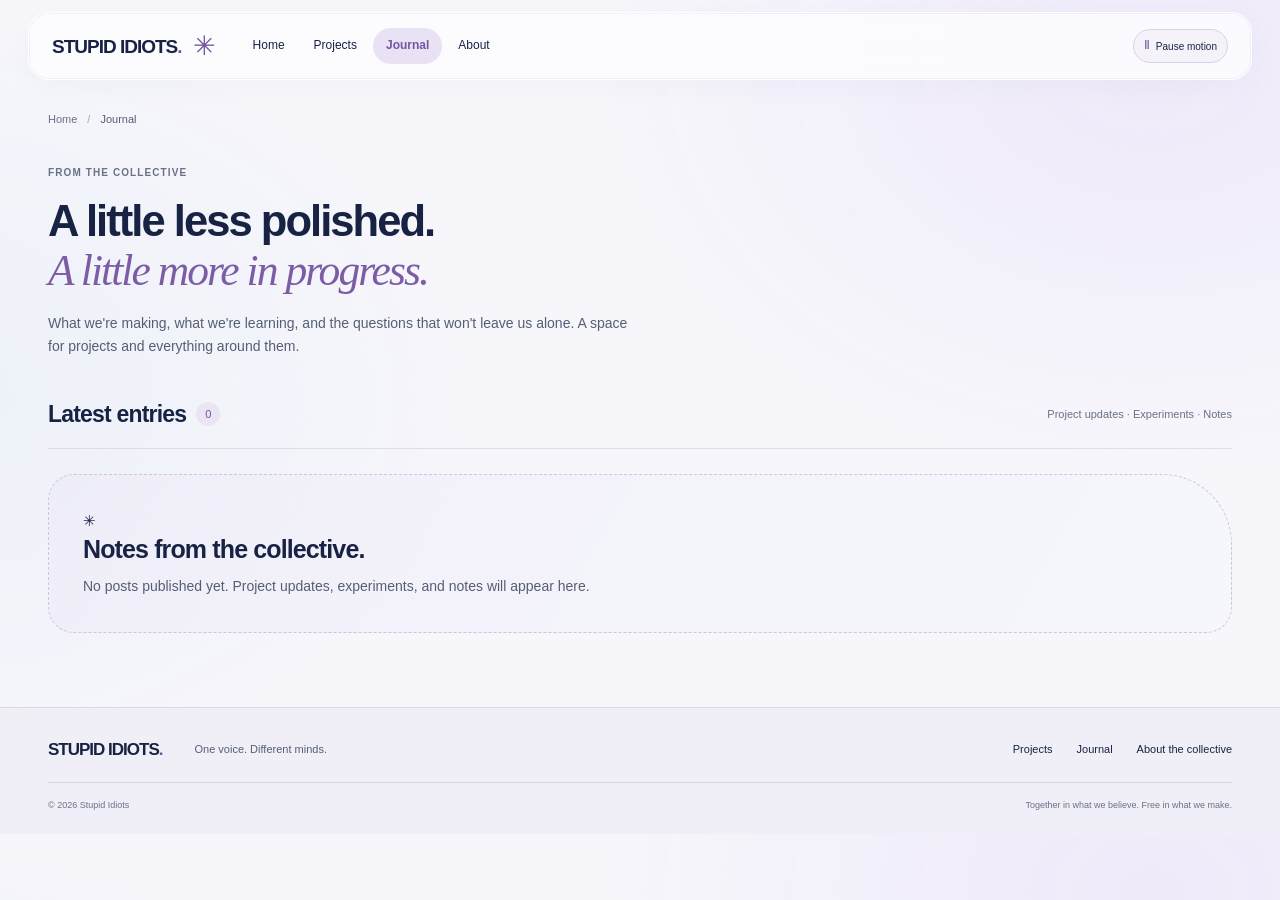
==== commit d4681bcf: "Del post page" ====
--- a/journal/index.html
+++ b/journal/index.html
@@ -21,15 +21,14 @@
 <header class="site-header"><div class="container header-inner">
   <a class="brand" href="../index.html" aria-label="Stupid Idiots home">STUPID IDIOTS<span>.</span><span class="brand-mark" aria-hidden="true">✳</span></a>
   <button class="menu-toggle" type="button" aria-expanded="false" aria-controls="site-navigation">Menu <span aria-hidden="true">+</span></button>
-  <nav id="site-navigation" class="site-navigation" aria-label="Main navigation"><a href="../index.html">Home</a><a href="../projects/index.html">Projects</a><a href="../journal/index.html" aria-current="page">Journal</a><a href="../about.html">About</a><a href="../journal/write.html">Write a post</a></nav>
+  <nav id="site-navigation" class="site-navigation" aria-label="Main navigation"><a href="../index.html">Home</a><a href="../projects/index.html">Projects</a><a href="../journal/index.html" aria-current="page">Journal</a><a href="../about.html">About</a></nav>
   <button class="motion-toggle" type="button" aria-pressed="false" hidden>Pause motion</button>
 </div></header>
 <main id="main" class="container page-main journal-main" tabindex="-1">
   <nav class="breadcrumb" aria-label="Breadcrumb"><a href="../index.html">Home</a><span aria-hidden="true">/</span><span aria-current="page">Journal</span></nav>
-  <section class="journal-intro" aria-labelledby="journal-title"><div><span class="eyebrow">From the collective</span><h1 id="journal-title">A little less polished.<br><em>A little more in progress.</em></h1><p>What we're making, what we're learning, and the questions that won't leave us alone. A space for projects and everything around them.</p></div><a class="button" href="write.html">Write a post <span aria-hidden="true">↗</span></a></section>
+  <section class="journal-intro" aria-labelledby="journal-title"><div><span class="eyebrow">From the collective</span><h1 id="journal-title">A little less polished.<br><em>A little more in progress.</em></h1><p>What we're making, what we're learning, and the questions that won't leave us alone. A space for projects and everything around them.</p></div></section>
   <div class="journal-toolbar"><h2>Latest entries <span class="count">0</span></h2><span>Project updates · Experiments · Notes</span></div>
-  <div class="journal-grid"><div class="journal-empty"><span class="journal-empty-mark" aria-hidden="true">✳</span><h2>The next chapter is yours.</h2><p>No posts published yet. A rough sketch, a useful discovery, or a project update — it all belongs here.</p><a class="inline-link" href="write.html">Write a post <span aria-hidden="true">↗</span></a></div></div>
-  <aside class="contribute-strip"><span aria-hidden="true">✳</span><div><h2>Something to share?</h2><p>Members can prepare a post here and commit it using their existing GitHub access.</p></div><a class="inline-link" href="write.html">Start writing <span aria-hidden="true">→</span></a></aside>
+  <div class="journal-grid"><div class="journal-empty"><span class="journal-empty-mark" aria-hidden="true">✳</span><h2>Notes from the collective.</h2><p>No posts published yet. Project updates, experiments, and notes will appear here.</p></div></div>
 </main>
 <footer class="site-footer" id="contact"><div class="container footer-main"><a class="brand" href="../index.html">STUPID IDIOTS<span>.</span></a><p>One voice. Different minds.</p><nav aria-label="Footer navigation"><a href="../projects/index.html">Projects</a><a href="../journal/index.html">Journal</a><a href="../about.html">About the collective</a></nav></div><div class="container footer-bottom"><span>© 2026 Stupid Idiots</span><span>Together in what we believe. Free in what we make.</span></div></footer>
 </body>
--- a/css/journal.css
+++ b/css/journal.css
@@ -4,7 +4,6 @@
 .journal-intro h1 { font-size: clamp(34px,3.4vw,49px); line-height: 1.12; letter-spacing: -.045em; margin: 13px 0 18px; }
 .journal-intro h1 em { color: #7c5ca4; font-family: Georgia,serif; font-weight: 400; }
 .journal-intro p { max-width: 580px; font-size: 14px; }
-.journal-intro > .button { flex: none; margin-bottom: 4px; }
 .journal-toolbar { display: flex; justify-content: space-between; align-items: center; gap: 20px; padding: 0 0 20px; border-bottom: 1px solid var(--line); margin-bottom: 25px; }
 .journal-toolbar h2 { display: flex; align-items: center; gap: 10px; font-size: 23px; }
 .journal-toolbar > span { font-size: 11px; color: var(--muted); }
@@ -24,19 +23,11 @@
 .journal-empty { grid-column: 1 / -1; border: 1px dashed #cfc3df; border-radius: 26px 70px 26px 26px; background: linear-gradient(120deg,#ece7f673,#f5f7fc); padding: 34px; }
 .journal-empty h2 { font-size: 25px; margin-bottom: 11px; }
 .journal-empty p { font-size: 14px; max-width: 620px; }
-.journal-empty a { display: inline-flex; align-items: center; min-height: 44px; color: var(--purple); font-size: 13px; font-weight: 600; margin-top: 12px; }
-.journal-empty a:hover { text-decoration: underline; }
-.contribute-strip { display: flex; align-items: center; gap: 23px; margin-top: 42px; padding: 26px 0 0; border-top: 1px solid var(--line); }
-.contribute-strip > span { font-size: 42px; color: #9b80bd; line-height: 1; }
-.contribute-strip h2 { font-size: 21px; }
-.contribute-strip p { font-size: 12px; margin-top: 7px; }
-.contribute-strip > a { margin-left: auto; flex: none; }
 .home-journal { margin-top: 23px; }
 .home-journal:empty { display: none; }
 .home-journal .journal-empty { padding: 17px 23px; background: transparent; border-style: solid; border-color: #ddd7e5; border-radius: 20px; display: flex; align-items: center; gap: 20px; flex-wrap: wrap; }
 .home-journal .journal-empty h2 { font-size: 15px; margin: 0; }
 .home-journal .journal-empty p { font-size: 11px; flex: 1; margin: 0; }
-.home-journal .journal-empty a { font-size: 11px; margin: 0; min-height: 36px; }
 .project-journal { margin-top: 30px; display: grid; grid-template-columns: repeat(3,minmax(0,1fr)); gap: 20px; }
 .project-journal:empty { display: none; }
 .project-journal > h2 { grid-column: 1 / -1; font-size: 24px; }
@@ -71,7 +62,6 @@
 .post-footer { max-width: 820px; margin: 37px auto 0; border-top: 1px solid var(--line); padding-top: 21px; display: flex; align-items: center; justify-content: space-between; gap: 20px; }
 .edit-link { font-size: 12px; color: var(--muted); display: inline-flex; min-height: 40px; align-items: center; gap: 9px; }
 .edit-link:hover { color: var(--purple); text-decoration: underline; }
-.write-nav { color: var(--purple); }
 @media(max-width:800px) {
   .journal-intro { gap: 20px; }
   .journal-intro h1 { font-size: 36px; }
@@ -79,14 +69,11 @@
   .journal-cover { margin: -20px -20px 18px; width: calc(100% + 40px); }
   .journal-title { font-size: 21px; }
   .journal-grid, .home-journal, .project-journal { grid-template-columns: repeat(2,minmax(0,1fr)); gap: 16px; }
-  .contribute-strip { gap: 17px; }
-  .contribute-strip h2 { font-size: 19px; }
 }
 @media(max-width:600px) {
   .journal-intro { display: block; margin-bottom: 29px; }
   .journal-intro h1 { font-size: 34px; }
   .journal-intro p { font-size: 14px; }
-  .journal-intro > .button { margin-top: 21px; }
   .journal-toolbar { align-items: start; gap: 11px; }
   .journal-toolbar h2 { font-size: 21px; }
   .journal-toolbar > span { max-width: 130px; text-align: right; font-size: 9px; }
@@ -98,9 +85,6 @@
   .journal-empty p { font-size: 13px; }
   .home-journal .journal-empty { gap: 8px; }
   .home-journal .journal-empty p { flex: auto; width: 100%; }
-  .contribute-strip { display: grid; grid-template-columns: 32px 1fr; gap: 14px; margin-top: 30px; }
-  .contribute-strip > span { font-size: 32px; align-self: start; }
-  .contribute-strip > a { grid-column: 2; margin-left: 0; justify-self: start; }
   .post-summary { font-size: 16px; }
   .post-byline { font-size: 11px; gap: 8px; }
   .post-project { width: 100%; margin: 5px 0 0 32px; }
